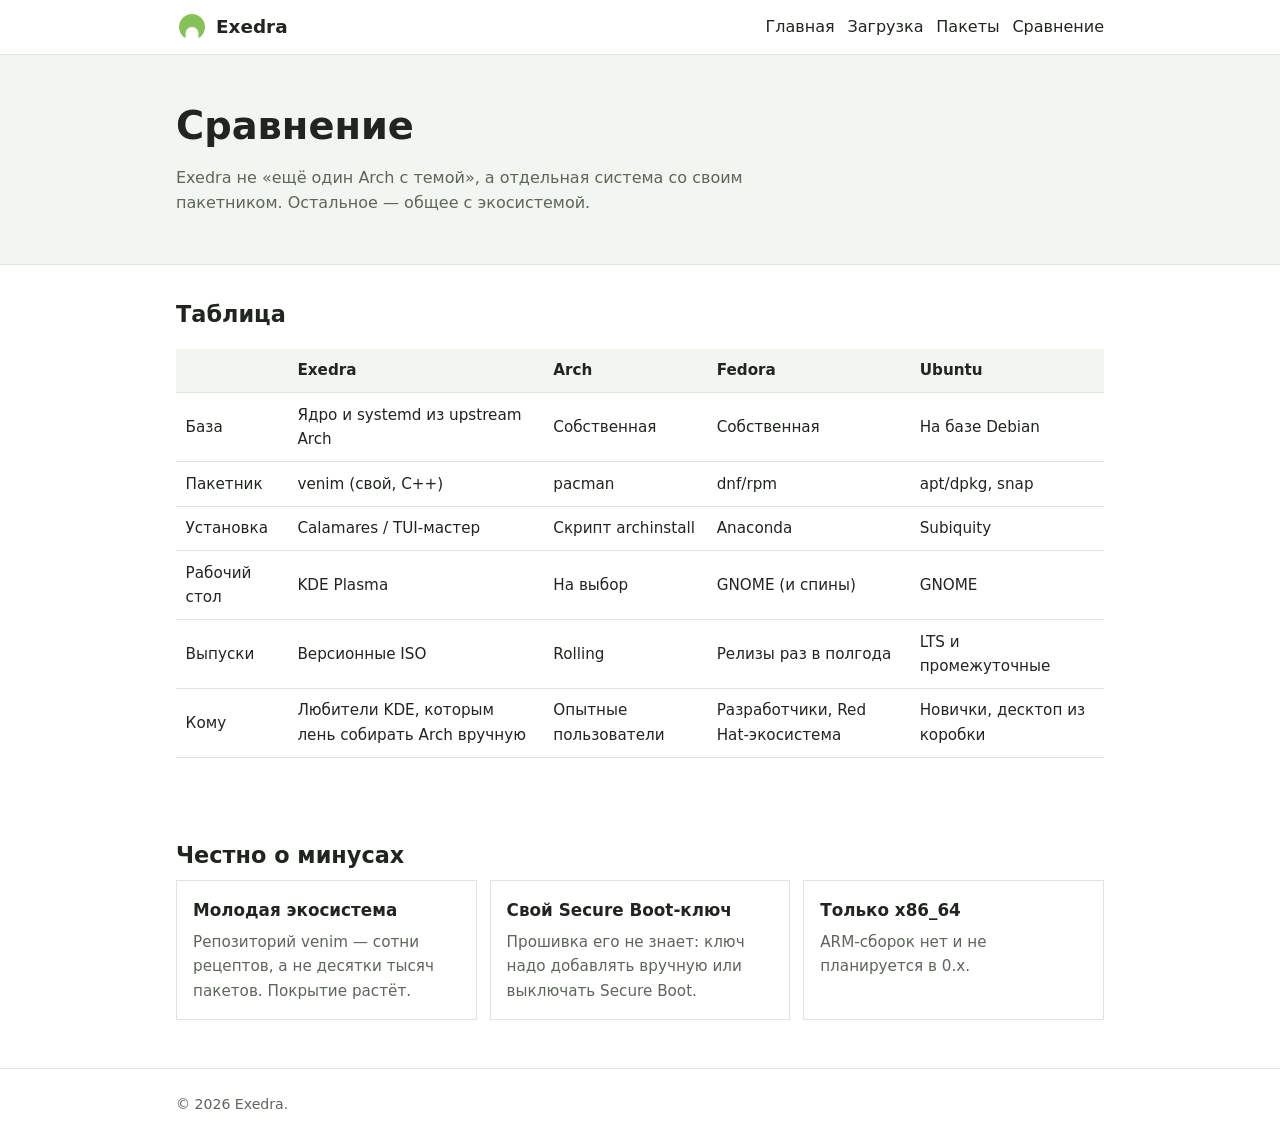
==== hub/site/pages/compare.html @ 644167ae "venim online repo + no-check + file key; hub/ with site, 209-recipe bulk and EN repo; docs" ====
<!DOCTYPE html>
<html lang="ru">
<head>
<meta charset="utf-8">
<meta name="viewport" content="width=device-width, initial-scale=1">
<title>Exedra vs Arch, Fedora, Ubuntu — честное сравнение</title>
<meta name="description" content="Чем Exedra отличается от Arch, Fedora и Ubuntu: база, установщик, пакетник, рабочий стол, модель выпусков.">
<link rel="canonical" href="https://example.org/exedra/pages/compare.html">
<link rel="icon" href="../logo.png" type="image/png">
<link rel="stylesheet" href="../assets/css/main.css">
</head>
<body>
<a class="skip-link" href="#main">Перейти к содержимому</a>

<header class="site-header">
  <div class="header-row">
    <a class="brand" href="../index.html">
      <img src="../logo.png" alt="Логотип Exedra" width="32" height="32">
      <span>Exedra</span>
    </a>
    <nav class="main-nav" aria-label="Основная навигация">
      <a href="../index.html">Главная</a>
      <a href="download.html">Загрузка</a>
      <a href="packages.html">Пакеты</a>
      <a href="compare.html" aria-current="page">Сравнение</a>
    </nav>
  </div>
</header>

<main id="main">
  <section class="hero" aria-labelledby="hero-title">
    <div class="wrap">
      <h1 id="hero-title">Сравнение</h1>
      <p class="lead">Exedra не «ещё один Arch с темой», а отдельная система со своим пакетником. Остальное — общее с экосистемой.</p>
    </div>
  </section>

  <section class="section" aria-labelledby="table-title">
    <div class="wrap">
      <h2 id="table-title">Таблица</h2>
      <table class="dl">
        <thead><tr><th></th><th>Exedra</th><th>Arch</th><th>Fedora</th><th>Ubuntu</th></tr></thead>
        <tbody>
          <tr><td>База</td><td>Ядро и systemd из upstream Arch</td><td>Собственная</td><td>Собственная</td><td>На базе Debian</td></tr>
          <tr><td>Пакетник</td><td>venim (свой, C++)</td><td>pacman</td><td>dnf/rpm</td><td>apt/dpkg, snap</td></tr>
          <tr><td>Установка</td><td>Calamares / TUI-мастер</td><td>Скрипт archinstall</td><td>Anaconda</td><td>Subiquity</td></tr>
          <tr><td>Рабочий стол</td><td>KDE Plasma</td><td>На выбор</td><td>GNOME (и спины)</td><td>GNOME</td></tr>
          <tr><td>Выпуски</td><td>Версионные ISO</td><td>Rolling</td><td>Релизы раз в полгода</td><td>LTS и промежуточные</td></tr>
          <tr><td>Кому</td><td>Любители KDE, которым лень собирать Arch вручную</td><td>Опытные пользователи</td><td>Разработчики, Red Hat-экосистема</td><td>Новички, десктоп из коробки</td></tr>
        </tbody>
      </table>
    </div>
  </section>

  <section class="section" aria-labelledby="honest-title">
    <div class="wrap">
      <h2 id="honest-title">Честно о минусах</h2>
      <div class="grid-3">
        <article class="card"><h3>Молодая экосистема</h3><p>Репозиторий venim — сотни рецептов, а не десятки тысяч пакетов. Покрытие растёт.</p></article>
        <article class="card"><h3>Свой Secure Boot-ключ</h3><p>Прошивка его не знает: ключ надо добавлять вручную или выключать Secure Boot.</p></article>
        <article class="card"><h3>Только x86_64</h3><p>ARM-сборок нет и не планируется в 0.x.</p></article>
      </div>
    </div>
  </section>
</main>

<footer class="site-footer">
  <div class="wrap">
    <p>© 2026 Exedra.</p>
  </div>
</footer>
</body>
</html>
---- hub/site/assets/css/main.css ----
/* Plain Site — базовые стили. Единственное место правок под тематику: --accent и --accent-ink. */
:root {
  --accent: #558B2F;
  --accent-ink: #1e3a20;
  --bg: #ffffff;
  --soft: #f3f5f0;
  --ink: #20261f;
  --muted: #5c665a;
  --line: #dfe4dc;
  --code-bg: #edf1e8;
  --code-ink: #1e3a20;
  --max: 60rem;
  --font: system-ui, -apple-system, "Segoe UI", Roboto, Ubuntu, sans-serif;
  --mono: ui-monospace, Consolas, monospace;
}

* { box-sizing: border-box; }

body {
  margin: 0;
  font-family: var(--font);
  color: var(--ink);
  background: var(--bg);
  line-height: 1.6;
  font-size: 1rem;
}

a { color: var(--accent); }
a:hover { text-decoration: none; }

:focus-visible {
  outline: 2px solid var(--accent);
  outline-offset: 2px;
}

.skip-link {
  position: absolute;
  left: 1rem;
  top: -4rem;
  background: var(--ink);
  color: #fff;
  padding: 0.5rem 0.8rem;
  z-index: 100;
}
.skip-link:focus { top: 0.5rem; color: #fff; }

.wrap {
  max-width: var(--max);
  margin: 0 auto;
  padding: 0 1rem;
}

/* header */
.site-header { border-bottom: 1px solid var(--line); }
.header-row {
  display: flex;
  align-items: center;
  gap: 1rem;
  padding: 0.7rem 1rem;
  max-width: var(--max);
  margin: 0 auto;
}
.brand {
  display: flex;
  align-items: center;
  gap: 0.5rem;
  text-decoration: none;
  color: var(--ink);
  font-weight: 700;
  font-size: 1.15rem;
  margin-right: auto;
}
.brand img { width: 2rem; height: 2rem; }
.main-nav { display: flex; align-items: center; gap: 0.8rem; }
.main-nav a { text-decoration: none; color: var(--ink); }
.main-nav a:hover { color: var(--accent); }

/* buttons */
.btn {
  display: inline-block;
  text-decoration: none;
  padding: 0.55rem 1.1rem;
  border: 1px solid var(--accent);
  color: var(--accent);
  background: #fff;
  min-height: 44px;
  line-height: 1.5;
}
.btn-accent { background: var(--accent); color: #fff; }
.btn-accent:hover { color: #fff; }
.btn:hover { border-color: var(--ink); }

/* hero */
.hero { background: var(--soft); border-bottom: 1px solid var(--line); }
.hero .wrap { padding-top: 2.5rem; padding-bottom: 2rem; }
.hero h1 { font-size: 2rem; margin: 0 0 0.5rem; }
.lead { color: var(--muted); max-width: 38rem; margin: 0 0 1rem; }
.hero-actions { display: flex; gap: 0.6rem; flex-wrap: wrap; margin-bottom: 0.8rem; }
.hero-meta { color: var(--muted); font-size: 0.9rem; margin: 0; }

/* code — всегда тёмный текст на светлом фоне */
code {
  font-family: var(--mono);
  font-size: 0.88em;
  background: var(--code-bg);
  color: var(--code-ink);
  padding: 0.1rem 0.35rem;
}

/* sections */
.section { padding: 2rem 0; }
.section h2 { font-size: 1.4rem; margin: 0 0 0.4rem; }
.section-desc { color: var(--muted); margin: 0 0 1.2rem; max-width: 40rem; }

.grid-3 { display: grid; gap: 0.8rem; grid-template-columns: 1fr; }
.card {
  border: 1px solid var(--line);
  padding: 1rem;
  background: #fff;
}
.card h3 { margin: 0 0 0.4rem; font-size: 1.05rem; }
.card p { margin: 0; color: var(--muted); font-size: 0.95rem; }

/* two-column blocks */
.editions { display: grid; gap: 0.8rem; grid-template-columns: 1fr; }
.edition { border: 1px solid var(--line); padding: 1rem; background: #fff; }
.edition h3 { margin: 0; }
.edition .size { color: var(--muted); font-size: 0.88rem; margin: 0.2rem 0 0.8rem; }
.edition ul { margin: 0 0 1rem; padding-left: 1.2rem; }
.edition li { margin: 0.25rem 0; }

/* faq */
.faq details { border: 1px solid var(--line); padding: 0.7rem 0.9rem; margin-bottom: 0.6rem; }
.faq summary { cursor: pointer; font-weight: 600; }
.faq p { color: var(--muted); margin: 0.5rem 0 0; }

/* highlight box */
.version-box { border: 1px solid var(--line); background: var(--soft); padding: 1rem; }
.version-box p { margin: 0.3rem 0; color: var(--muted); }

/* download/content box + table */
.dl-box { border: 1px solid var(--line); padding: 1rem; margin: 1rem 0; background: #fff; }
table.dl { width: 100%; border-collapse: collapse; margin: 1rem 0; font-size: 0.95rem; }
table.dl th, table.dl td { text-align: left; padding: 0.6rem; border-bottom: 1px solid var(--line); }
table.dl th { background: var(--soft); }

/* footer */
.site-footer { border-top: 1px solid var(--line); margin-top: 1rem; }
.site-footer .wrap { padding-top: 1.2rem; padding-bottom: 1.2rem; }
.site-footer p { color: var(--muted); font-size: 0.88rem; margin: 0.3rem 0; }

@media (min-width: 720px) {
  .grid-3 { grid-template-columns: repeat(3, 1fr); }
  .editions { grid-template-columns: repeat(2, 1fr); }
  .hero h1 { font-size: 2.4rem; }
}

/* 320px: перенос шапки, иначе обрезка */
.header-row { flex-wrap: wrap; }
.main-nav { flex-wrap: wrap; row-gap: 0.3rem; }
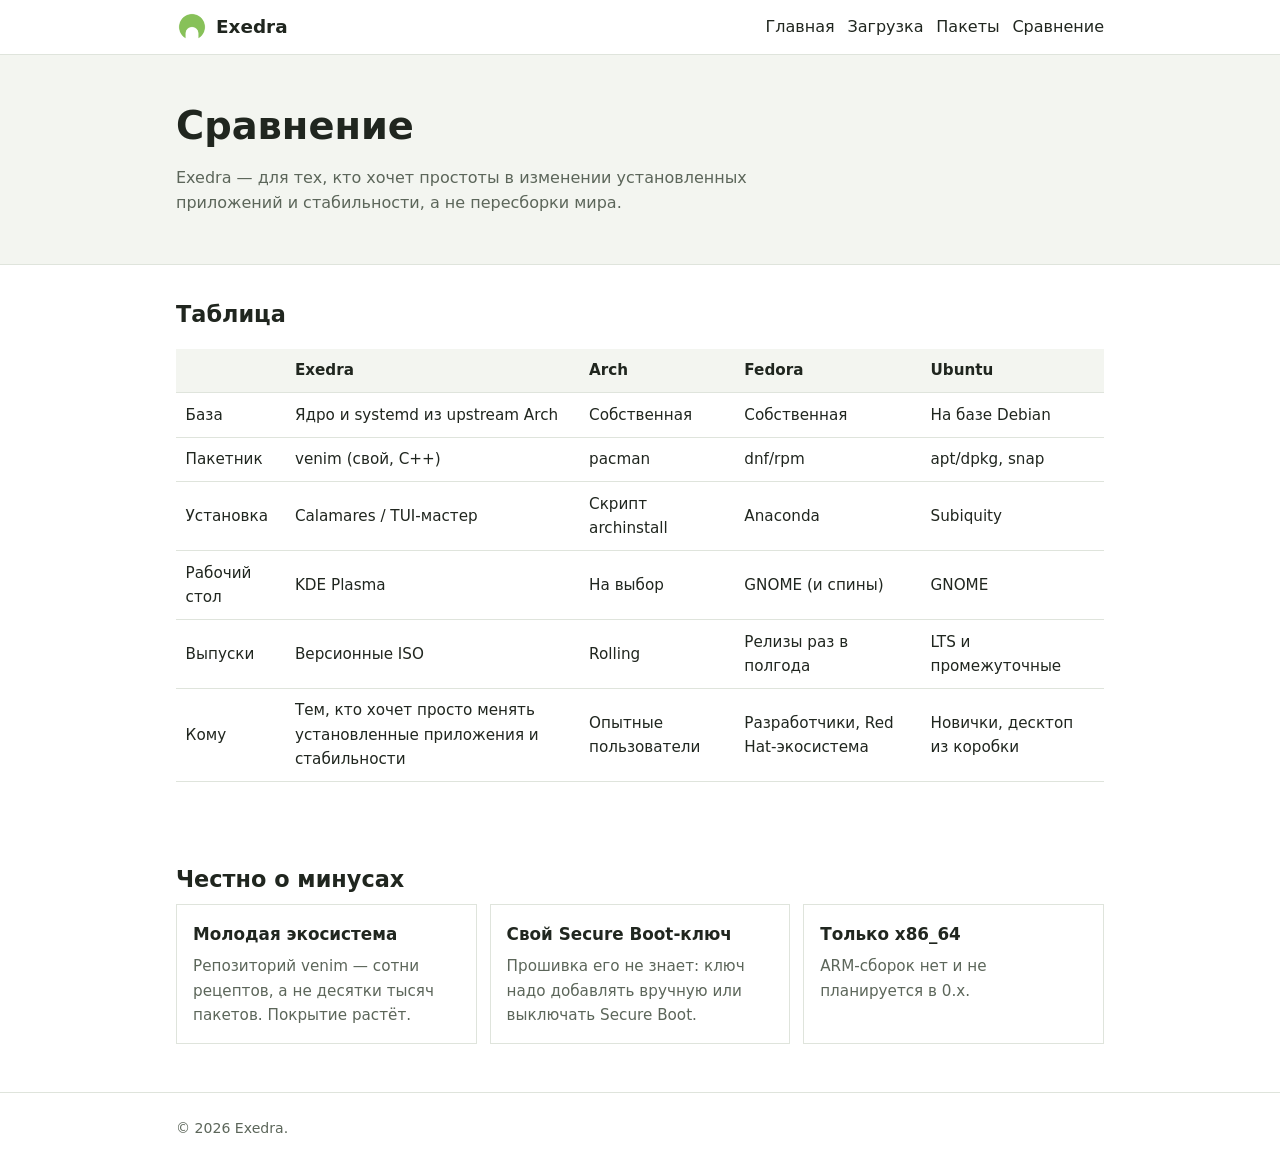
==== commit 5ab01b82: "positioning: easy app modification + stability (site, README)" ====
--- a/hub/site/pages/compare.html
+++ b/hub/site/pages/compare.html
@@ -31,7 +31,7 @@
   <section class="hero" aria-labelledby="hero-title">
     <div class="wrap">
       <h1 id="hero-title">Сравнение</h1>
-      <p class="lead">Exedra не «ещё один Arch с темой», а отдельная система со своим пакетником. Остальное — общее с экосистемой.</p>
+      <p class="lead">Exedra — для тех, кто хочет простоты в изменении установленных приложений и стабильности, а не пересборки мира.</p>
     </div>
   </section>
 
@@ -46,7 +46,7 @@
           <tr><td>Установка</td><td>Calamares / TUI-мастер</td><td>Скрипт archinstall</td><td>Anaconda</td><td>Subiquity</td></tr>
           <tr><td>Рабочий стол</td><td>KDE Plasma</td><td>На выбор</td><td>GNOME (и спины)</td><td>GNOME</td></tr>
           <tr><td>Выпуски</td><td>Версионные ISO</td><td>Rolling</td><td>Релизы раз в полгода</td><td>LTS и промежуточные</td></tr>
-          <tr><td>Кому</td><td>Любители KDE, которым лень собирать Arch вручную</td><td>Опытные пользователи</td><td>Разработчики, Red Hat-экосистема</td><td>Новички, десктоп из коробки</td></tr>
+          <tr><td>Кому</td><td>Тем, кто хочет просто менять установленные приложения и стабильности</td><td>Опытные пользователи</td><td>Разработчики, Red Hat-экосистема</td><td>Новички, десктоп из коробки</td></tr>
         </tbody>
       </table>
     </div>
